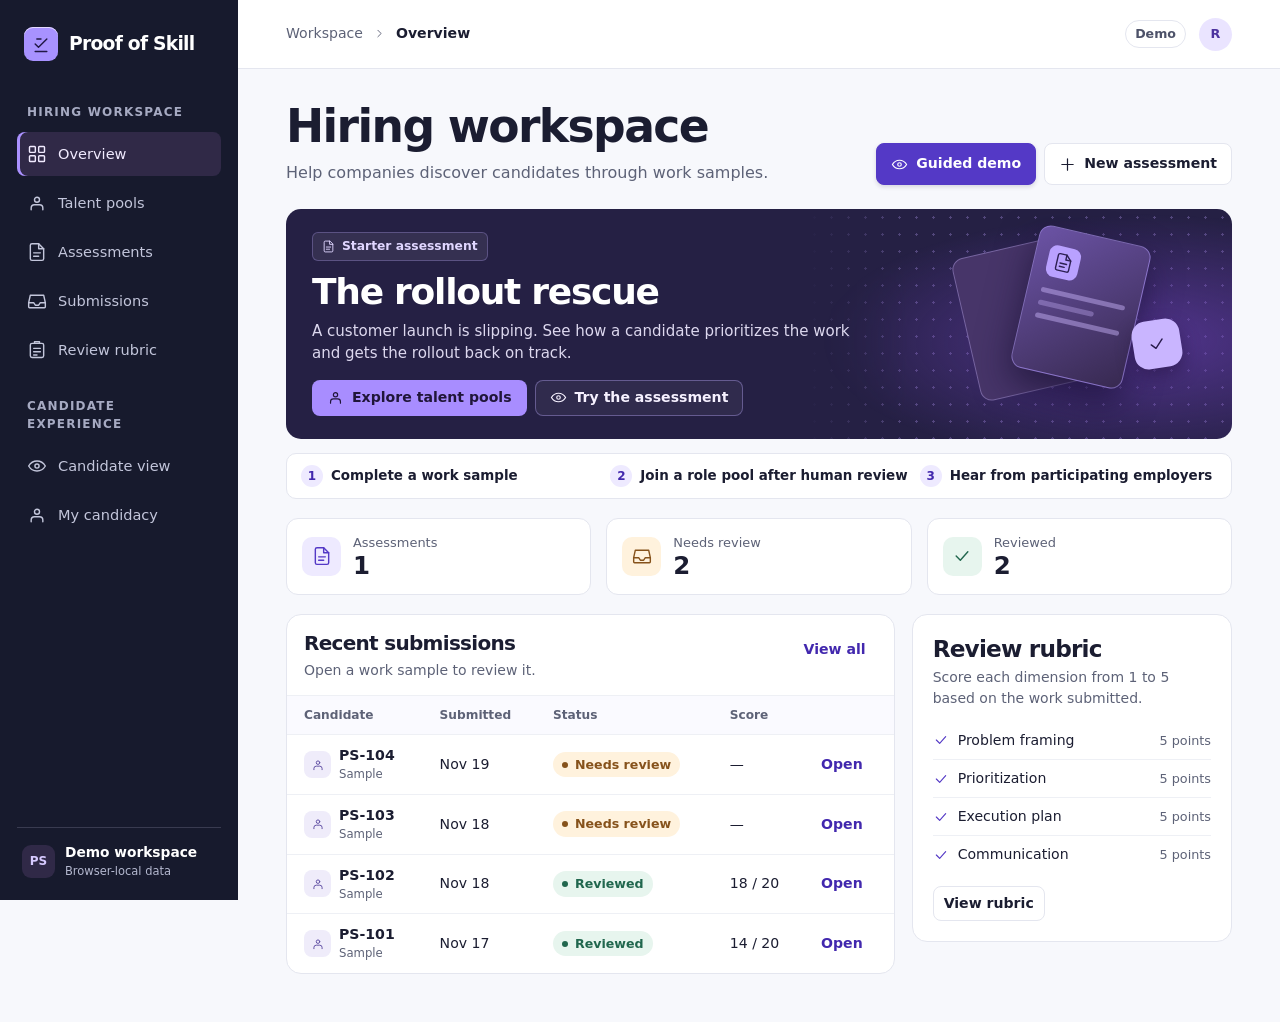
==== index.html @ a113a6d8 "Add files via upload" ====
<!doctype html>
<html lang="en">
<head>
  <meta charset="utf-8">
  <meta name="viewport" content="width=device-width, initial-scale=1">
  <meta name="description" content="Practical work samples and structured human review for skills-first hiring.">
  <meta name="theme-color" content="#171a2d">
  <title>Proof of Skill</title>
  <link rel="stylesheet" href="style.css">
  <script defer src="app.js"></script>
</head>
<body>
  <a class="skip" href="#main">Skip to content</a>
  <div id="app"></div>
  <div id="status" class="toast" role="status" aria-live="polite"></div>
  <noscript>This workspace requires JavaScript.</noscript>
</body>
</html>
---- style.css ----
:root {
  color-scheme: light;
  --canvas:#f7f8fc; --white:#fff; --ink:#1b1d31; --muted:#5d6277; --line:#e4e6ef;
  --violet:#5439c6; --violet-dark:#4228ae; --violet-soft:#eeeaff; --sidebar:#171a2d;
  --green:#21674e; --green-bg:#e7f5ee; --amber:#86521b; --amber-bg:#fff2dd;
  --radius:15px;
  font:16px/1.5 "Inter","Segoe UI",system-ui,sans-serif;
}
*,*::before,*::after {box-sizing:border-box}
body {margin:0;background:var(--canvas);color:var(--ink)}
button,input,textarea,select {font:inherit}
button {cursor:pointer}
button:disabled {cursor:default;opacity:.54}
button, a, input, select, textarea, summary {outline-offset:4px}
:focus-visible {outline:2px solid #7755f3}
a {color:var(--violet-dark)}
h1,h2,h3,p {margin:0}
h1,h2,h3 {line-height:1.19;letter-spacing:-.035em}
h1 {font-size:clamp(2rem,4.8vw,2.85rem);font-weight:740}
h2 {font-size:1.45rem;font-weight:710}
h3 {font-size:1.1rem}
svg {width:20px;height:20px;flex:none;vertical-align:middle}
.skip {position:fixed;left:12px;top:12px;transform:translateY(-200%);padding:8px 12px;background:#fff;z-index:9;border-radius:5px}
.skip:focus {transform:none}
.shell {min-height:100vh;display:grid;grid-template-columns:238px minmax(0,1fr)}
.sidebar {position:sticky;top:0;height:100dvh;display:flex;flex-direction:column;padding:27px 17px 20px;background:var(--sidebar);color:#c3c6db}
.brand {display:flex;align-items:center;gap:11px;padding:0 7px;color:#fff;font-weight:760;font-size:1.17rem;letter-spacing:-.04em}
.logo {width:34px;height:34px;display:grid;place-items:center;border-radius:9px;background:#a892ff;color:#211844;box-shadow:inset 0 1px 0 #e3d9ff}
.sidebar nav {margin-top:42px;display:grid;gap:5px}
.nav-label {font-size:.75rem;letter-spacing:.10em;text-transform:uppercase;font-weight:700;padding:0 10px 6px;color:#a6aac2}
.nav-label.secondary {margin-top:20px}
.nav-btn {border:none;background:transparent;color:#c3c6db;text-align:left;display:flex;align-items:center;gap:11px;padding:10px;border-radius:8px;min-height:44px;font-size:.91rem}
.nav-btn:hover,.nav-btn[aria-current=page] {background:#302947;color:#f1ebff}
.nav-btn[aria-current=page] {box-shadow:inset 3px 0 #aa91ff}
.sidebar-footer {margin-top:auto;display:flex;gap:10px;align-items:center;padding:15px 5px 0;border-top:1px solid #393b50;font-size:.86rem;line-height:1.35}
.sidebar-footer strong {display:block;color:#fff;font-weight:650}
.sidebar-footer small {color:#b4b8cf}
.workspace-mark {background:#302947;color:#d7caff;width:33px;height:33px;display:grid;place-items:center;border-radius:9px;font-size:.75rem;font-weight:750}
.topbar {min-height:69px;background:white;border-bottom:1px solid var(--line);display:flex;justify-content:space-between;align-items:center;padding:10px clamp(19px,4vw,48px);gap:12px}
.crumb {display:flex;align-items:center;gap:10px;font-size:.88rem;color:var(--muted)}
.crumb strong {color:var(--ink);font-weight:650}
.crumb svg {width:13px;height:13px}
.topbar-end {display:flex;align-items:center;gap:13px}
.status-pill,.pill {display:inline-flex;gap:7px;align-items:center;padding:4px 9px;border-radius:30px;font-size:.79rem;font-weight:660;line-height:1.4;white-space:nowrap}
.status-pill {color:#4d5269;border:1px solid var(--line)}
.avatar {height:33px;width:33px;border-radius:50%;display:grid;place-items:center;background:#eae4ff;color:#4c329f;font-weight:760;font-size:.8rem}
.page {max-width:1470px;margin:0 auto;padding:31px clamp(19px,4vw,48px) 48px}
.page-head {display:flex;justify-content:space-between;align-items:flex-end;gap:14px;margin-bottom:24px}
.page-head p {margin-top:7px;color:var(--muted)}
.btn {display:inline-flex;justify-content:center;align-items:center;gap:8px;min-height:42px;border-radius:8px;border:1px solid var(--line);background:white;padding:8px 14px;color:var(--ink);font-size:.88rem;font-weight:670;text-decoration:none;line-height:1.25}
.btn svg {width:17px;height:17px}
.btn:hover {background:#f3f1fc;border-color:#d5cef0}
.btn.primary {color:white;background:var(--violet);border-color:var(--violet);box-shadow:0 2px 4px #21134626}
.btn.primary:hover {background:var(--violet-dark)}
.btn.small {min-height:35px;padding:6px 10px}
.btn.text {border-color:transparent;color:var(--violet-dark);background:transparent}
.btn.text:hover {background:var(--violet-soft)}
.actions {display:flex;gap:8px;flex-wrap:wrap;align-items:center}
.hero {position:relative;isolation:isolate;display:grid;grid-template-columns:minmax(0,1fr) 31%;min-height:209px;background:#252044;border-radius:var(--radius);overflow:hidden;color:#fff}
.hero-copy {padding:23px 26px;z-index:1}
.hero-tag {display:inline-flex;align-items:center;gap:7px;color:#e0d6ff;background:#ffffff13;border:1px solid #aa97e853;padding:4px 9px;border-radius:6px;font-size:.77rem;font-weight:650}
.hero-tag svg {width:13px;height:13px}
.hero h2 {font-size:clamp(1.55rem,3.3vw,2.25rem);margin:10px 0 6px}
.hero p {color:#ddd8ef;max-width:560px;font-size:.94rem}
.hero .actions {margin-top:15px}
.hero .btn {min-height:36px}
.hero .btn.light {background:#a88dff;color:#201639;border-color:transparent}
.hero .btn.light:hover {background:#cab7ff}
.hero .btn.ghost {background:#ffffff0d;color:#f6f1ff;border-color:#bba9fb62}
.hero .btn.ghost:hover {background:#ffffff25}
.hero-art {position:absolute;inset:0 0 0 auto;width:45%;background:radial-gradient(ellipse at 78% 57%,#6f42bca0,transparent 68%),radial-gradient(circle,#b197ed55 1px,transparent 1.2px) 0 0/17px 17px;mask-image:linear-gradient(to right,transparent,#000 24%)}
.sheet {position:absolute;top:25px;right:22%;width:114px;height:146px;border-radius:12px;border:1px solid #a994ed90;background:linear-gradient(140deg,#6b53a5,#372950);box-shadow:0 15px 35px #140c2e9c;transform:rotate(13deg);padding:17px 13px}
.sheet.back {right:36%;top:37px;transform:rotate(-13deg);border-color:#b3a1e570;background:#473569;box-shadow:none}
.sheet .glyph {display:grid;place-items:center;width:32px;height:32px;background:#b9a1ff;color:#2d2052;border-radius:8px;margin-bottom:12px}
.sheet i {display:block;width:100%;height:5px;border-radius:7px;background:#c4b0f57a;margin:8px 0}
.sheet i:nth-of-type(even) {width:66%;background:#c4b0f55c}
.sheet-check {position:absolute;top:111px;right:12%;z-index:2;width:48px;height:48px;display:grid;place-items:center;color:#281b4b;background:#c9b5ff;border-radius:14px;transform:rotate(-9deg);box-shadow:0 8px 18px #1c103573}
.stats {display:grid;grid-template-columns:repeat(3,minmax(0,1fr));gap:15px;margin:19px 0}
.stat {background:white;border:1px solid var(--line);border-radius:12px;display:grid;grid-template-columns:auto 1fr;gap:12px;align-items:center;padding:14px 15px}
.tile-icon {width:39px;height:39px;display:grid;place-items:center;border-radius:10px;background:var(--violet-soft);color:var(--violet)}
.tile-icon.amber {color:var(--amber);background:var(--amber-bg)}
.tile-icon.green {color:var(--green);background:var(--green-bg)}
.stat small {display:block;color:var(--muted);font-size:.81rem}
.stat strong {display:block;font-size:1.53rem;letter-spacing:-.05em;line-height:1.15}
.columns {display:grid;grid-template-columns:minmax(0,1.9fr) minmax(250px,1fr);gap:17px;align-items:start}
.panel {background:white;border:1px solid var(--line);border-radius:var(--radius);min-width:0}
.panel-pad {padding:20px}
.panel-head {display:flex;justify-content:space-between;align-items:flex-start;gap:10px;padding:17px 17px 14px}
.panel-head h2 {font-size:1.25rem}
.panel-head p,.subtle {color:var(--muted);font-size:.875rem;margin-top:4px}
.table-wrap {overflow:auto}
table {border-collapse:collapse;width:100%;text-align:left;font-size:.88rem;white-space:nowrap}
th,td {padding:10px 14px;border-top:1px solid #eef0f5}
th {font-size:.76rem;color:var(--muted);font-weight:690;background:#fafaff}
td:first-child,th:first-child {padding-left:17px}
td:last-child,th:last-child {padding-right:17px}
td a,td button.link {font-weight:690}
.row-label {display:flex;gap:8px;align-items:center}
.tiny-mark {width:27px;height:27px;display:inline-grid;place-items:center;border-radius:8px;color:#6250a4;background:#efecfa}
.tiny-mark svg {width:14px;height:14px}
.pill.pending {color:var(--amber);background:var(--amber-bg)}
.pill.reviewed {color:var(--green);background:var(--green-bg)}
.pill.neutral {background:var(--violet-soft);color:var(--violet-dark)}
.dot {width:6px;height:6px;border-radius:50%;background:currentColor}
.link {border:0;background:none;padding:3px;color:var(--violet-dark);font:inherit;text-align:left}
.link:hover {text-decoration:underline}
.rubric-list {list-style:none;margin:13px 0;padding:0}
.rubric-list li {display:flex;gap:9px;align-items:center;border-bottom:1px solid #eef0f5;padding:8px 0;font-size:.88rem}
.rubric-list li:last-child {border-bottom:none}
.rubric-list svg {width:16px;height:16px;color:var(--violet)}
.rubric-list span {margin-left:auto;font-size:.8rem;color:var(--muted);white-space:nowrap}
.flow {display:grid;gap:16px}
.cards {display:grid;grid-template-columns:repeat(auto-fit,minmax(min(280px,100%),1fr));gap:16px}
.assessment-card {display:grid;gap:12px;align-content:start}
.assessment-card p,.text-block {white-space:pre-wrap;overflow-wrap:anywhere}
.form {display:grid;gap:16px}
.field {display:grid;gap:6px}
.field label,legend {font-size:.92rem;font-weight:690}
.field small {color:var(--muted);font-size:.82rem}
input,select,textarea {border:1px solid #c9ccdc;border-radius:8px;background:#fff;color:var(--ink);padding:9px 10px;width:100%;min-width:0}
select {appearance:none;padding-right:35px;background:#fff linear-gradient(45deg,transparent 49%,#535873 51%) right 17px center/6px 6px no-repeat}
textarea {min-height:94px;resize:vertical}
.form-row {display:grid;grid-template-columns:1.5fr 1fr;gap:12px}
.error {color:#913031;background:#fff1f0;border:1px solid #fad9d7;border-radius:8px;padding:9px 12px;font-size:.88rem}
.notice {color:#494167;background:#f2efff;border:1px solid #e2dafc;border-radius:9px;padding:10px 12px;font-size:.88rem;overflow-wrap:anywhere}
.empty {padding:20px;color:var(--muted)}
.reading {max-width:850px}
form fieldset {margin:0;border:1px solid var(--line);border-radius:10px;padding:12px;display:grid;gap:8px;min-width:0}
.scale {display:flex;flex-wrap:wrap;gap:6px}
.scale label {position:relative;cursor:pointer}
.scale input {position:absolute;opacity:0;width:1px;height:1px}
.scale span {display:grid;place-items:center;width:37px;height:35px;border:1px solid #d4d1e4;border-radius:7px}
.scale input:checked + span {background:var(--violet);color:#fff;border-color:var(--violet)}
.scale input:focus-visible + span {outline:2px solid var(--violet);outline-offset:3px}
.response-block + .response-block {margin-top:16px;padding-top:15px;border-top:1px solid var(--line)}
.response-block p {margin-top:6px;color:#41465b}
.filter {display:flex;gap:7px;flex-wrap:wrap;padding:0 16px 13px}
.filter button[aria-pressed=true] {background:var(--violet-soft);color:var(--violet-dark);border-color:#dcd2ff}
.score-total {font-size:1.15rem;font-weight:740}
.invited-shell .page {max-width:930px}
.toast {position:fixed;right:18px;bottom:20px;z-index:8;max-width:min(390px,calc(100% - 36px));padding:10px 14px;border-radius:9px;background:var(--sidebar);color:#fff;box-shadow:0 5px 16px #19162837;font-size:.89rem}
.toast:empty {display:none}
[hidden] {display:none!important}
@media (max-width:1100px) {
  .shell {grid-template-columns:190px minmax(0,1fr)}
  .columns {grid-template-columns:minmax(0,1fr)}
}
@media (max-width:700px) {
  .shell {display:block}
  .sidebar {position:static;height:auto;padding:13px 14px 9px;gap:7px}
  .sidebar nav {margin-top:0;display:flex;flex-wrap:wrap;gap:2px 5px}
  .nav-label,.sidebar-footer {display:none}
  .nav-btn {padding:6px 8px;gap:5px;min-height:34px;font-size:.8rem}
  .nav-btn svg {width:15px;height:15px}
  .topbar {min-height:48px}
  .page {padding-top:23px}
  .hero {display:block}
  .hero-copy {position:relative;padding:19px}
  .hero-art {opacity:.35;width:34%}
  .hero h2,.hero p {max-width:96%}
  .sheet,.sheet-check {display:none}
  .page-head {align-items:flex-start;flex-wrap:wrap}
  .stats {gap:7px;margin:14px 0}
  .stat {padding:8px;gap:6px;grid-template-columns:1fr}
  .tile-icon {width:29px;height:29px}
  .tile-icon svg {width:16px;height:16px}
  .stat small {font-size:.76rem}
  .stat strong {font-size:1.26rem}
  .form-row {grid-template-columns:1fr}
}
.visually-hidden {position:absolute;width:1px;height:1px;padding:0;margin:-1px;overflow:hidden;clip-path:inset(50%);white-space:nowrap}
.sample {font-size:.73rem;margin-top:0}
.link-note,.scale-card {margin-top:16px}
.brief-detail {margin:12px 0 17px;border:1px solid var(--line);border-radius:8px;padding:8px 11px}
.brief-detail summary {cursor:pointer;font-size:.88rem;font-weight:650;color:var(--violet-dark)}
.brief-detail p {margin-top:8px;font-size:.9rem}
@media (min-width:1101px) {.review-columns {grid-template-columns:minmax(0,1.45fr) minmax(320px,1fr)}}
.invited-shell .topbar strong {letter-spacing:-.04em}
.hiring-steps {
  counter-reset: hiring-step;
  display:grid;
  grid-template-columns:repeat(3,minmax(0,1fr));
  gap:12px;
  list-style:none;
  margin:14px 0 0;
  padding:11px 14px;
  border:1px solid var(--line);
  border-radius:10px;
  background:var(--white);
}
.hiring-steps li {
  counter-increment:hiring-step;
  display:flex;
  align-items:center;
  gap:8px;
  font-size:.84rem;
  font-weight:630;
}
.hiring-steps li::before {
  content:counter(hiring-step);
  display:grid;
  place-items:center;
  flex:none;
  width:22px;
  height:22px;
  border-radius:50%;
  background:var(--violet-soft);
  color:var(--violet-dark);
  font-size:.75rem;
  font-weight:720;
}
@media (max-width:700px) {
  .hiring-steps {grid-template-columns:1fr;gap:8px}
}
.hiring-steps li::before {content:counter(hiring-step) / ""}
.pool-card-head {display:flex;justify-content:space-between;align-items:flex-start;gap:12px}
.pool-evidence {margin:0}
.pool-evidence .response-block {margin:10px 0}
.pool-evidence h3 .subtle {margin-left:4px;font-weight:600}
.consent {
  display:flex;
  align-items:flex-start;
  gap:10px;
  padding:12px;
  border:1px solid var(--line);
  border-radius:9px;
  font-size:.91rem;
}
.consent input {width:18px;height:18px;flex:none;margin:3px 0 0;accent-color:var(--violet)}
.consent small {display:block;color:var(--muted);font-size:.85rem;margin-top:2px}
.consent.compact {padding:0;border:none;font-size:.85rem}
.request-form {display:grid;grid-template-columns:minmax(0,1fr) auto;align-items:end;gap:9px}
.request-form .error {grid-column:1/-1}
.employer-list,.request-list {margin:0}
.employer-list li,.request-list li {flex-wrap:wrap}
.request-list li {justify-content:space-between}
@media (max-width:550px) {
  .request-form {grid-template-columns:1fr}
}
.inline-definition {color:var(--muted);font-size:.91em}
dfn {font-style:normal;font-weight:690}
.glossary {margin:0;background:#faf9ff}
.glossary dl {display:grid;gap:9px;margin:9px 0 3px;font-size:.9rem;overflow-wrap:anywhere}
.glossary dl div {display:grid;grid-template-columns:minmax(105px,1fr) 3fr;gap:6px 14px}
.glossary dt {font-weight:690}
.glossary dd {margin:0;color:var(--muted)}
@media (max-width:550px) {.glossary dl div {grid-template-columns:1fr;gap:1px}}
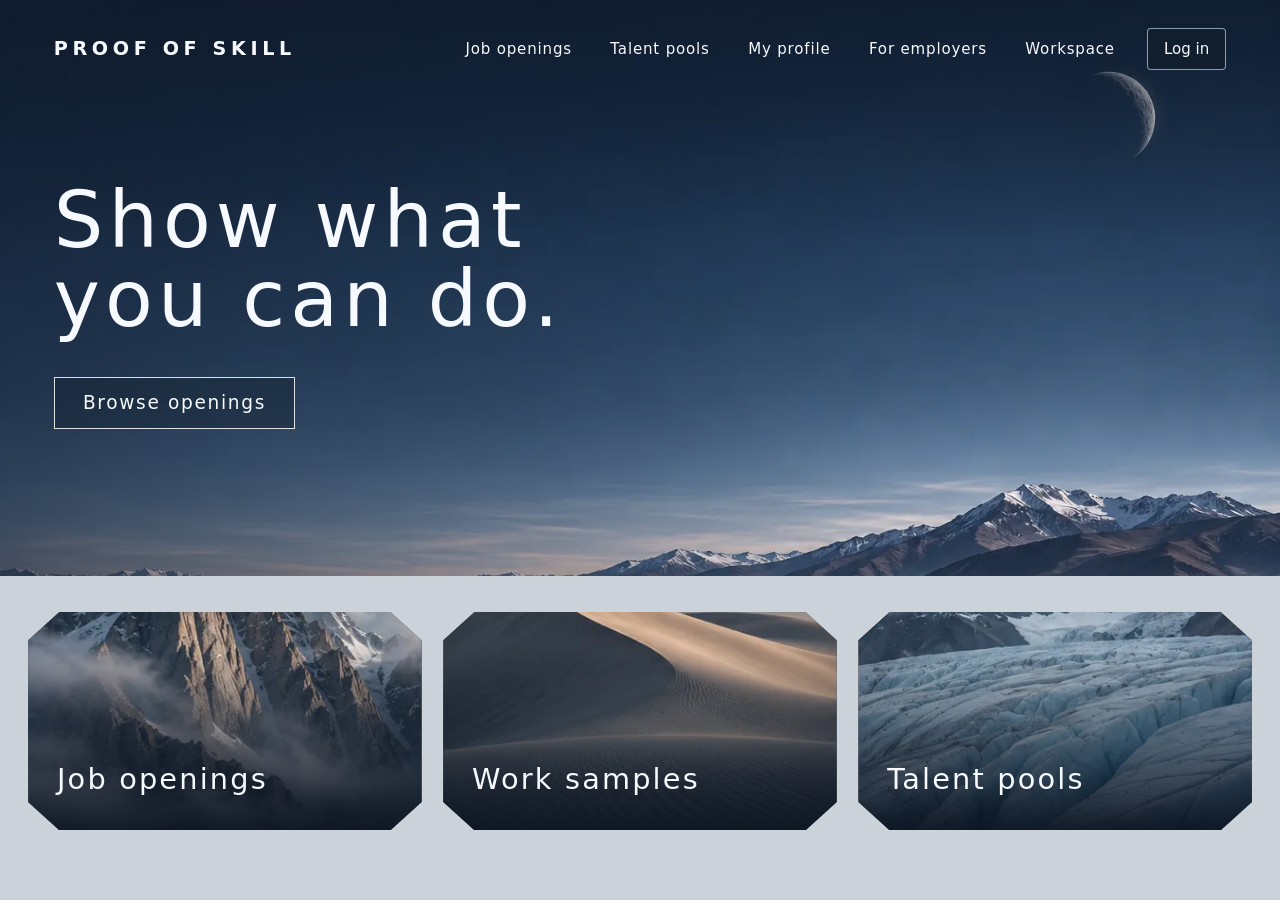
==== commit 47353f9b: "Update Proof of Skill with the Northline hiring workflow" ====
--- a/index.html
+++ b/index.html
@@ -4,14 +4,25 @@
   <meta charset="utf-8">
   <meta name="viewport" content="width=device-width, initial-scale=1">
   <meta name="description" content="Practical work samples and structured human review for skills-first hiring.">
-  <meta name="theme-color" content="#171a2d">
+  <meta name="theme-color" content="#0d1624">
   <title>Proof of Skill</title>
   <link rel="stylesheet" href="style.css">
+  <script defer src="candidate-auth-config.js"></script>
+  <script defer src="candidate-auth.js"></script>
+  <script defer src="candidate-idle.js"></script>
+  <script defer src="teams.js"></script>
+  <script defer src="employer-demo.js"></script>
+  <script defer src="northline-demo.js"></script>
   <script defer src="app.js"></script>
 </head>
 <body>
   <a class="skip" href="#main">Skip to content</a>
   <div id="app"></div>
+  <aside class="session-warning panel panel-pad flow" id="session-warning" aria-labelledby="session-warning-heading" hidden>
+    <h2 id="session-warning-heading">Still working?</h2>
+    <p id="session-warning-message" role="status"></p>
+    <div class="actions"><button class="btn primary" type="button">Stay signed in</button></div>
+  </aside>
   <div id="status" class="toast" role="status" aria-live="polite"></div>
   <noscript>This workspace requires JavaScript.</noscript>
 </body>
--- a/style.css
+++ b/style.css
@@ -1,9 +1,11 @@
 :root {
-  color-scheme: light;
-  --canvas:#f7f8fc; --white:#fff; --ink:#1b1d31; --muted:#5d6277; --line:#e4e6ef;
-  --violet:#5439c6; --violet-dark:#4228ae; --violet-soft:#eeeaff; --sidebar:#171a2d;
-  --green:#21674e; --green-bg:#e7f5ee; --amber:#86521b; --amber-bg:#fff2dd;
-  --radius:15px;
+  color-scheme: dark;
+  --canvas:#0d1624; --surface:#142236; --raised:#1d3047; --control:#101c2d;
+  --ink:#f6f9fd; --muted:#b5c6d8; --line:#344b63; --edge:#637e9a;
+  --accent:#c8def0; --accent-hover:#ecf5ff; --accent-text:#101e30; --sidebar:#0f1b2b;
+  --green:#b7dec8; --green-bg:#213129; --amber:#efd1a4; --amber-bg:#33291d;
+  --mono:"IBM Plex Mono",ui-monospace,"SFMono-Regular",Consolas,monospace;
+  --radius:8px;
   font:16px/1.5 "Inter","Segoe UI",system-ui,sans-serif;
 }
 *,*::before,*::after {box-sizing:border-box}
@@ -12,102 +14,112 @@
 button {cursor:pointer}
 button:disabled {cursor:default;opacity:.54}
 button, a, input, select, textarea, summary {outline-offset:4px}
-:focus-visible {outline:2px solid #7755f3}
-a {color:var(--violet-dark)}
+:focus-visible {outline:2px solid var(--accent-hover)}
+a {color:var(--accent)}
 h1,h2,h3,p {margin:0}
 h1,h2,h3 {line-height:1.19;letter-spacing:-.035em}
 h1 {font-size:clamp(2rem,4.8vw,2.85rem);font-weight:740}
 h2 {font-size:1.45rem;font-weight:710}
 h3 {font-size:1.1rem}
 svg {width:20px;height:20px;flex:none;vertical-align:middle}
-.skip {position:fixed;left:12px;top:12px;transform:translateY(-200%);padding:8px 12px;background:#fff;z-index:9;border-radius:5px}
+.skip {position:fixed;left:12px;top:12px;transform:translateY(-200%);padding:8px 12px;background:var(--surface);z-index:9;border-radius:5px}
 .skip:focus {transform:none}
-.shell {min-height:100vh;display:grid;grid-template-columns:238px minmax(0,1fr)}
-.sidebar {position:sticky;top:0;height:100dvh;display:flex;flex-direction:column;padding:27px 17px 20px;background:var(--sidebar);color:#c3c6db}
-.brand {display:flex;align-items:center;gap:11px;padding:0 7px;color:#fff;font-weight:760;font-size:1.17rem;letter-spacing:-.04em}
-.logo {width:34px;height:34px;display:grid;place-items:center;border-radius:9px;background:#a892ff;color:#211844;box-shadow:inset 0 1px 0 #e3d9ff}
-.sidebar nav {margin-top:42px;display:grid;gap:5px}
-.nav-label {font-size:.75rem;letter-spacing:.10em;text-transform:uppercase;font-weight:700;padding:0 10px 6px;color:#a6aac2}
-.nav-label.secondary {margin-top:20px}
-.nav-btn {border:none;background:transparent;color:#c3c6db;text-align:left;display:flex;align-items:center;gap:11px;padding:10px;border-radius:8px;min-height:44px;font-size:.91rem}
-.nav-btn:hover,.nav-btn[aria-current=page] {background:#302947;color:#f1ebff}
-.nav-btn[aria-current=page] {box-shadow:inset 3px 0 #aa91ff}
-.sidebar-footer {margin-top:auto;display:flex;gap:10px;align-items:center;padding:15px 5px 0;border-top:1px solid #393b50;font-size:.86rem;line-height:1.35}
+.shell,.invited-shell {min-height:100vh;background:radial-gradient(ellipse at top right,#1c3049 0%,transparent 65%) 0 0 / 100% 460px no-repeat,var(--canvas)}
+.shell {display:grid;grid-template-columns:238px minmax(0,1fr)}
+.sidebar {position:sticky;top:0;height:100dvh;overflow-y:auto;display:flex;flex-direction:column;gap:24px;padding:24px 17px 20px;border-right:1px solid var(--line);background:linear-gradient(180deg,#172841,var(--sidebar) 45%);color:var(--muted)}
+.brand {display:flex;align-items:center;gap:10px;padding:0 4px;color:var(--ink);font-size:.9rem;font-weight:570;text-transform:uppercase;letter-spacing:.15em}
+.logo {width:34px;height:34px;flex:none;display:grid;place-items:center;border-radius:4px;border:1px solid var(--edge);background:#15253b;color:var(--accent)}
+.sidebar nav {display:grid;gap:5px}
+.nav-label {font-family:var(--mono);font-size:.75rem;letter-spacing:.10em;text-transform:uppercase;font-weight:700;padding:0 10px 6px;color:var(--muted)}
+.nav-label.secondary {margin-top:15px}
+.nav-btn {border:1px solid transparent;background:transparent;color:var(--muted);text-align:left;display:flex;align-items:center;gap:11px;padding:10px;border-radius:5px;min-height:43px;font-size:.91rem}
+.nav-btn:hover,.nav-btn[aria-current=page] {background:var(--raised);color:var(--ink)}
+.nav-btn[aria-current=page] {border-color:var(--edge);box-shadow:inset 2px 0 var(--accent)}
+.sidebar-footer {margin-top:auto;display:flex;gap:10px;align-items:center;padding:15px 5px 0;border-top:1px solid var(--line);font-size:.86rem;line-height:1.35}
 .sidebar-footer strong {display:block;color:#fff;font-weight:650}
-.sidebar-footer small {color:#b4b8cf}
-.workspace-mark {background:#302947;color:#d7caff;width:33px;height:33px;display:grid;place-items:center;border-radius:9px;font-size:.75rem;font-weight:750}
-.topbar {min-height:69px;background:white;border-bottom:1px solid var(--line);display:flex;justify-content:space-between;align-items:center;padding:10px clamp(19px,4vw,48px);gap:12px}
+.sidebar-footer small {color:var(--muted)}
+.workspace-mark {background:var(--raised);color:var(--accent);width:33px;height:33px;display:grid;place-items:center;border-radius:9px;font-size:.75rem;font-weight:750}
+.topbar {min-height:60px;background:#101c2dd9;border-bottom:1px solid var(--line);display:flex;justify-content:space-between;align-items:center;padding:10px clamp(19px,4vw,48px);gap:12px}
 .crumb {display:flex;align-items:center;gap:10px;font-size:.88rem;color:var(--muted)}
 .crumb strong {color:var(--ink);font-weight:650}
 .crumb svg {width:13px;height:13px}
 .topbar-end {display:flex;align-items:center;gap:13px}
 .status-pill,.pill {display:inline-flex;gap:7px;align-items:center;padding:4px 9px;border-radius:30px;font-size:.79rem;font-weight:660;line-height:1.4;white-space:nowrap}
-.status-pill {color:#4d5269;border:1px solid var(--line)}
-.avatar {height:33px;width:33px;border-radius:50%;display:grid;place-items:center;background:#eae4ff;color:#4c329f;font-weight:760;font-size:.8rem}
+.status-pill {color:var(--muted);border:1px solid var(--line)}
+.avatar {height:33px;width:33px;border-radius:50%;display:grid;place-items:center;background:var(--raised);color:var(--accent);font-weight:760;font-size:.8rem}
 .page {max-width:1470px;margin:0 auto;padding:31px clamp(19px,4vw,48px) 48px}
-.page-head {display:flex;justify-content:space-between;align-items:flex-end;gap:14px;margin-bottom:24px}
+.page-head {
+  position:relative;isolation:isolate;overflow:hidden;display:flex;justify-content:space-between;align-items:flex-end;gap:16px 24px;
+  min-height:158px;padding:clamp(18px,3.2vw,31px);margin-bottom:24px;
+  background:linear-gradient(112deg,#13233a,#203854);border:1px solid var(--line);border-radius:var(--radius);
+}
+.shell:not([data-page="overview"]) .page-head::before {
+  content:"";position:absolute;z-index:-1;inset:0 0 0 auto;width:min(100%,430px);
+  mask-image:linear-gradient(90deg,transparent,#000 44%);
+  background:
+    linear-gradient(0deg,#142239c4,transparent 72%),
+    url("blue-hour.webp") right 26% / auto 170% no-repeat;
+}
+.shell[data-page="overview"] .page-head {min-height:0;padding:0;background:none;border:0}
+.page-head h1 {font-size:clamp(1.95rem,4.3vw,3.1rem);font-weight:380;letter-spacing:.025em;text-wrap:balance}
 .page-head p {margin-top:7px;color:var(--muted)}
-.btn {display:inline-flex;justify-content:center;align-items:center;gap:8px;min-height:42px;border-radius:8px;border:1px solid var(--line);background:white;padding:8px 14px;color:var(--ink);font-size:.88rem;font-weight:670;text-decoration:none;line-height:1.25}
+.btn {display:inline-flex;justify-content:center;align-items:center;gap:8px;min-height:42px;border-radius:4px;border:1px solid var(--edge);background:var(--control);padding:8px 14px;color:var(--ink);font-size:.9rem;font-weight:650;text-decoration:none;line-height:1.25}
 .btn svg {width:17px;height:17px}
-.btn:hover {background:#f3f1fc;border-color:#d5cef0}
-.btn.primary {color:white;background:var(--violet);border-color:var(--violet);box-shadow:0 2px 4px #21134626}
-.btn.primary:hover {background:var(--violet-dark)}
+.btn:hover {background:var(--raised);border-color:var(--edge)}
+.btn.primary,.hero .btn.light {color:var(--accent-text);background:var(--accent);border-color:var(--accent)}
+.btn.primary:hover,.hero .btn.light:hover {background:var(--accent-hover);border-color:var(--accent-hover)}
 .btn.small {min-height:35px;padding:6px 10px}
-.btn.text {border-color:transparent;color:var(--violet-dark);background:transparent}
-.btn.text:hover {background:var(--violet-soft)}
+.btn.text {border-color:transparent;color:var(--accent);background:transparent}
+.btn.text:hover {background:var(--raised)}
 .actions {display:flex;gap:8px;flex-wrap:wrap;align-items:center}
-.hero {position:relative;isolation:isolate;display:grid;grid-template-columns:minmax(0,1fr) 31%;min-height:209px;background:#252044;border-radius:var(--radius);overflow:hidden;color:#fff}
-.hero-copy {padding:23px 26px;z-index:1}
-.hero-tag {display:inline-flex;align-items:center;gap:7px;color:#e0d6ff;background:#ffffff13;border:1px solid #aa97e853;padding:4px 9px;border-radius:6px;font-size:.77rem;font-weight:650}
-.hero-tag svg {width:13px;height:13px}
-.hero h2 {font-size:clamp(1.55rem,3.3vw,2.25rem);margin:10px 0 6px}
-.hero p {color:#ddd8ef;max-width:560px;font-size:.94rem}
-.hero .actions {margin-top:15px}
-.hero .btn {min-height:36px}
-.hero .btn.light {background:#a88dff;color:#201639;border-color:transparent}
-.hero .btn.light:hover {background:#cab7ff}
-.hero .btn.ghost {background:#ffffff0d;color:#f6f1ff;border-color:#bba9fb62}
-.hero .btn.ghost:hover {background:#ffffff25}
-.hero-art {position:absolute;inset:0 0 0 auto;width:45%;background:radial-gradient(ellipse at 78% 57%,#6f42bca0,transparent 68%),radial-gradient(circle,#b197ed55 1px,transparent 1.2px) 0 0/17px 17px;mask-image:linear-gradient(to right,transparent,#000 24%)}
-.sheet {position:absolute;top:25px;right:22%;width:114px;height:146px;border-radius:12px;border:1px solid #a994ed90;background:linear-gradient(140deg,#6b53a5,#372950);box-shadow:0 15px 35px #140c2e9c;transform:rotate(13deg);padding:17px 13px}
-.sheet.back {right:36%;top:37px;transform:rotate(-13deg);border-color:#b3a1e570;background:#473569;box-shadow:none}
-.sheet .glyph {display:grid;place-items:center;width:32px;height:32px;background:#b9a1ff;color:#2d2052;border-radius:8px;margin-bottom:12px}
-.sheet i {display:block;width:100%;height:5px;border-radius:7px;background:#c4b0f57a;margin:8px 0}
-.sheet i:nth-of-type(even) {width:66%;background:#c4b0f55c}
-.sheet-check {position:absolute;top:111px;right:12%;z-index:2;width:48px;height:48px;display:grid;place-items:center;color:#281b4b;background:#c9b5ff;border-radius:14px;transform:rotate(-9deg);box-shadow:0 8px 18px #1c103573}
+.hero {position:relative;isolation:isolate;display:grid;align-items:center;min-height:270px;background:#13233a;border:1px solid var(--line);border-radius:var(--radius);overflow:hidden}
+.hero-copy {position:relative;z-index:1;padding:clamp(22px,4vw,36px);max-width:min(62%,610px)}
+.hero-tag {display:inline-flex;align-items:center;gap:8px;color:var(--muted);font:650 .76rem/1.4 var(--mono);text-transform:uppercase;letter-spacing:.12em}
+.hero-tag svg {width:14px;height:14px}
+.hero h2 {font-size:clamp(1.7rem,4vw,3.05rem);font-weight:380;letter-spacing:.06em;margin:12px 0 9px;line-height:1.05}
+.hero p {color:var(--muted);max-width:45ch}
+.hero .actions {margin-top:18px}
+.hero-art {
+  position:absolute;inset:0 0 0 auto;width:66%;pointer-events:none;
+  background:linear-gradient(90deg,#13233a 0%,#13233ac9 23%,transparent 70%),
+    linear-gradient(0deg,#13233a88,transparent 55%),
+    url("blue-hour.webp") right 26% / cover no-repeat;
+}
+.hero .btn.ghost {background:#101c2dea}
+.hero .btn.ghost:hover {background:var(--raised)}
 .stats {display:grid;grid-template-columns:repeat(3,minmax(0,1fr));gap:15px;margin:19px 0}
-.stat {background:white;border:1px solid var(--line);border-radius:12px;display:grid;grid-template-columns:auto 1fr;gap:12px;align-items:center;padding:14px 15px}
-.tile-icon {width:39px;height:39px;display:grid;place-items:center;border-radius:10px;background:var(--violet-soft);color:var(--violet)}
+.stat {background:var(--surface);border:1px solid var(--line);border-radius:12px;display:grid;grid-template-columns:auto 1fr;gap:12px;align-items:center;padding:14px 15px}
+.tile-icon {width:39px;height:39px;display:grid;place-items:center;border-radius:10px;background:var(--raised);color:var(--accent)}
 .tile-icon.amber {color:var(--amber);background:var(--amber-bg)}
 .tile-icon.green {color:var(--green);background:var(--green-bg)}
 .stat small {display:block;color:var(--muted);font-size:.81rem}
-.stat strong {display:block;font-size:1.53rem;letter-spacing:-.05em;line-height:1.15}
+.stat strong {display:block;font-family:var(--mono);font-size:1.53rem;letter-spacing:-.05em;line-height:1.15}
 .columns {display:grid;grid-template-columns:minmax(0,1.9fr) minmax(250px,1fr);gap:17px;align-items:start}
-.panel {background:white;border:1px solid var(--line);border-radius:var(--radius);min-width:0}
+.panel {background:var(--surface);border:1px solid var(--line);border-radius:var(--radius);min-width:0}
 .panel-pad {padding:20px}
 .panel-head {display:flex;justify-content:space-between;align-items:flex-start;gap:10px;padding:17px 17px 14px}
 .panel-head h2 {font-size:1.25rem}
 .panel-head p,.subtle {color:var(--muted);font-size:.875rem;margin-top:4px}
 .table-wrap {overflow:auto}
 table {border-collapse:collapse;width:100%;text-align:left;font-size:.88rem;white-space:nowrap}
-th,td {padding:10px 14px;border-top:1px solid #eef0f5}
-th {font-size:.76rem;color:var(--muted);font-weight:690;background:#fafaff}
+th,td {padding:10px 14px;border-top:1px solid var(--line)}
+th {font-family:var(--mono);font-size:.78rem;color:var(--muted);font-weight:690;background:var(--raised)}
 td:first-child,th:first-child {padding-left:17px}
 td:last-child,th:last-child {padding-right:17px}
 td a,td button.link {font-weight:690}
 .row-label {display:flex;gap:8px;align-items:center}
-.tiny-mark {width:27px;height:27px;display:inline-grid;place-items:center;border-radius:8px;color:#6250a4;background:#efecfa}
+.tiny-mark {width:27px;height:27px;display:inline-grid;place-items:center;border-radius:8px;color:var(--accent);background:var(--raised)}
 .tiny-mark svg {width:14px;height:14px}
 .pill.pending {color:var(--amber);background:var(--amber-bg)}
 .pill.reviewed {color:var(--green);background:var(--green-bg)}
-.pill.neutral {background:var(--violet-soft);color:var(--violet-dark)}
+.pill.neutral {background:var(--raised);color:var(--accent)}
 .dot {width:6px;height:6px;border-radius:50%;background:currentColor}
-.link {border:0;background:none;padding:3px;color:var(--violet-dark);font:inherit;text-align:left}
+.link {border:0;background:none;padding:3px;color:var(--accent);font:inherit;text-align:left}
 .link:hover {text-decoration:underline}
 .rubric-list {list-style:none;margin:13px 0;padding:0}
-.rubric-list li {display:flex;gap:9px;align-items:center;border-bottom:1px solid #eef0f5;padding:8px 0;font-size:.88rem}
+.rubric-list li {display:flex;gap:9px;align-items:center;border-bottom:1px solid var(--line);padding:8px 0;font-size:.88rem}
 .rubric-list li:last-child {border-bottom:none}
-.rubric-list svg {width:16px;height:16px;color:var(--violet)}
+.rubric-list svg {width:16px;height:16px;color:var(--accent)}
 .rubric-list span {margin-left:auto;font-size:.8rem;color:var(--muted);white-space:nowrap}
 .flow {display:grid;gap:16px}
 .cards {display:grid;grid-template-columns:repeat(auto-fit,minmax(min(280px,100%),1fr));gap:16px}
@@ -117,29 +129,30 @@
 .field {display:grid;gap:6px}
 .field label,legend {font-size:.92rem;font-weight:690}
 .field small {color:var(--muted);font-size:.82rem}
-input,select,textarea {border:1px solid #c9ccdc;border-radius:8px;background:#fff;color:var(--ink);padding:9px 10px;width:100%;min-width:0}
-select {appearance:none;padding-right:35px;background:#fff linear-gradient(45deg,transparent 49%,#535873 51%) right 17px center/6px 6px no-repeat}
+input,select,textarea {border:1px solid var(--edge);border-radius:5px;background:var(--control);color:var(--ink);padding:9px 10px;width:100%;min-width:0}
+select {appearance:none;padding-right:35px;background:linear-gradient(45deg,transparent 49%,var(--muted) 51%) right 17px center/5px 5px no-repeat,linear-gradient(135deg,var(--muted) 49%,transparent 51%) right 12px center/5px 5px no-repeat,var(--control)}
 textarea {min-height:94px;resize:vertical}
 .form-row {display:grid;grid-template-columns:1.5fr 1fr;gap:12px}
-.error {color:#913031;background:#fff1f0;border:1px solid #fad9d7;border-radius:8px;padding:9px 12px;font-size:.88rem}
-.notice {color:#494167;background:#f2efff;border:1px solid #e2dafc;border-radius:9px;padding:10px 12px;font-size:.88rem;overflow-wrap:anywhere}
+.error {color:#f2c2c2;background:#332123;border:1px solid #795153;border-radius:8px;padding:9px 12px;font-size:.88rem}
+.notice {color:var(--ink);background:var(--raised);border:1px solid var(--line);border-radius:9px;padding:10px 12px;font-size:.88rem;overflow-wrap:anywhere}
 .empty {padding:20px;color:var(--muted)}
 .reading {max-width:850px}
 form fieldset {margin:0;border:1px solid var(--line);border-radius:10px;padding:12px;display:grid;gap:8px;min-width:0}
 .scale {display:flex;flex-wrap:wrap;gap:6px}
 .scale label {position:relative;cursor:pointer}
 .scale input {position:absolute;opacity:0;width:1px;height:1px}
-.scale span {display:grid;place-items:center;width:37px;height:35px;border:1px solid #d4d1e4;border-radius:7px}
-.scale input:checked + span {background:var(--violet);color:#fff;border-color:var(--violet)}
-.scale input:focus-visible + span {outline:2px solid var(--violet);outline-offset:3px}
+.scale span {display:grid;place-items:center;width:37px;height:35px;border:1px solid var(--edge);border-radius:7px}
+.scale input:checked + span {background:var(--accent);color:var(--accent-text);border-color:var(--accent)}
+.scale input:focus-visible + span {outline:2px solid var(--accent);outline-offset:3px}
 .response-block + .response-block {margin-top:16px;padding-top:15px;border-top:1px solid var(--line)}
-.response-block p {margin-top:6px;color:#41465b}
+.response-block p {margin-top:6px;color:var(--muted)}
 .filter {display:flex;gap:7px;flex-wrap:wrap;padding:0 16px 13px}
-.filter button[aria-pressed=true] {background:var(--violet-soft);color:var(--violet-dark);border-color:#dcd2ff}
+.filter button[aria-pressed=true] {background:var(--raised);color:var(--accent);border-color:var(--edge)}
 .score-total {font-size:1.15rem;font-weight:740}
 .invited-shell .page {max-width:930px}
-.toast {position:fixed;right:18px;bottom:20px;z-index:8;max-width:min(390px,calc(100% - 36px));padding:10px 14px;border-radius:9px;background:var(--sidebar);color:#fff;box-shadow:0 5px 16px #19162837;font-size:.89rem}
+.toast {position:fixed;right:18px;bottom:20px;z-index:8;max-width:min(390px,calc(100% - 36px));padding:10px 14px;border-radius:9px;background:var(--sidebar);color:#fff;border:1px solid var(--edge);box-shadow:0 5px 16px #0008;font-size:.89rem}
 .toast:empty {display:none}
+.session-warning {position:fixed;inset:auto 18px 68px auto;z-index:9;width:min(360px,calc(100% - 36px));box-shadow:0 5px 16px #0008}
 [hidden] {display:none!important}
 @media (max-width:1100px) {
   .shell {grid-template-columns:190px minmax(0,1fr)}
@@ -147,19 +160,18 @@
 }
 @media (max-width:700px) {
   .shell {display:block}
-  .sidebar {position:static;height:auto;padding:13px 14px 9px;gap:7px}
+  .sidebar {position:static;height:auto;overflow:visible;padding:13px 14px 9px;gap:9px}
   .sidebar nav {margin-top:0;display:flex;flex-wrap:wrap;gap:2px 5px}
   .nav-label,.sidebar-footer {display:none}
   .nav-btn {padding:6px 8px;gap:5px;min-height:34px;font-size:.8rem}
   .nav-btn svg {width:15px;height:15px}
   .topbar {min-height:48px}
   .page {padding-top:23px}
-  .hero {display:block}
-  .hero-copy {position:relative;padding:19px}
-  .hero-art {opacity:.35;width:34%}
-  .hero h2,.hero p {max-width:96%}
-  .sheet,.sheet-check {display:none}
-  .page-head {align-items:flex-start;flex-wrap:wrap}
+  .hero-copy {max-width:min(100%,470px);padding:21px}
+  .hero-art {opacity:.42;width:100%;background-position:center,center,center}
+  .hero h2 {font-size:clamp(1.6rem,6.3vw,2.6rem)}
+  .page-head {align-items:flex-start;flex-wrap:wrap;gap:12px;min-height:0}
+  .shell:not([data-page="overview"]) .page-head::before {opacity:.38}
   .stats {gap:7px;margin:14px 0}
   .stat {padding:8px;gap:6px;grid-template-columns:1fr}
   .tile-icon {width:29px;height:29px}
@@ -172,10 +184,10 @@
 .sample {font-size:.73rem;margin-top:0}
 .link-note,.scale-card {margin-top:16px}
 .brief-detail {margin:12px 0 17px;border:1px solid var(--line);border-radius:8px;padding:8px 11px}
-.brief-detail summary {cursor:pointer;font-size:.88rem;font-weight:650;color:var(--violet-dark)}
+.brief-detail summary {cursor:pointer;font-size:.88rem;font-weight:650;color:var(--accent)}
 .brief-detail p {margin-top:8px;font-size:.9rem}
 @media (min-width:1101px) {.review-columns {grid-template-columns:minmax(0,1.45fr) minmax(320px,1fr)}}
-.invited-shell .topbar strong {letter-spacing:-.04em}
+.invited-shell .topbar strong {letter-spacing:.045em}
 .hiring-steps {
   counter-reset: hiring-step;
   display:grid;
@@ -186,7 +198,7 @@
   padding:11px 14px;
   border:1px solid var(--line);
   border-radius:10px;
-  background:var(--white);
+  background:var(--surface);
 }
 .hiring-steps li {
   counter-increment:hiring-step;
@@ -204,8 +216,8 @@
   width:22px;
   height:22px;
   border-radius:50%;
-  background:var(--violet-soft);
-  color:var(--violet-dark);
+  background:var(--raised);
+  color:var(--accent);
   font-size:.75rem;
   font-weight:720;
 }
@@ -214,6 +226,22 @@
 }
 .hiring-steps li::before {content:counter(hiring-step) / ""}
 .pool-card-head {display:flex;justify-content:space-between;align-items:flex-start;gap:12px}
+.profile-columns {max-width:1130px}
+.profile-heading {display:flex;align-items:flex-start;justify-content:space-between;gap:12px;flex-wrap:wrap;overflow-wrap:anywhere}
+.profile-identity {display:flex;align-items:center;gap:13px;min-width:0}
+.profile-mark {display:grid;place-items:center;flex:none;width:46px;height:46px;border-radius:12px;border:1px solid var(--line);background:var(--raised);color:var(--accent)}
+.profile-mark svg {width:24px;height:24px}
+.profile-avatar {border:1px solid var(--line)}
+.profile-avatar:hover {border-color:var(--accent)}
+.profile-roles {display:flex;flex-wrap:wrap;gap:7px;list-style:none;margin:10px 0 0;padding:0}
+.profile-roles li {max-width:100%;overflow-wrap:anywhere;border:1px solid var(--line);border-radius:7px;background:var(--raised);padding:5px 9px;font-size:.9rem}
+.profile-columns h4 {margin:0 0 4px;font-size:1rem}
+.profile-preview summary {cursor:pointer;font-weight:690}
+.profile-preview-body {padding-top:14px}
+.profile-preview-sample {border-top:1px solid var(--line);padding-top:12px;overflow-wrap:anywhere}
+.pool-filters {display:grid;grid-template-columns:repeat(2,minmax(0,1fr));gap:12px}
+.pool-filters .field:first-child {grid-column:1/-1}
+.blocked-companies {border-top:1px solid var(--line);padding-top:16px}
 .pool-evidence {margin:0}
 .pool-evidence .response-block {margin:10px 0}
 .pool-evidence h3 .subtle {margin-left:4px;font-weight:600}
@@ -226,7 +254,7 @@
   border-radius:9px;
   font-size:.91rem;
 }
-.consent input {width:18px;height:18px;flex:none;margin:3px 0 0;accent-color:var(--violet)}
+.consent input {width:18px;height:18px;flex:none;margin:3px 0 0;accent-color:var(--accent)}
 .consent small {display:block;color:var(--muted);font-size:.85rem;margin-top:2px}
 .consent.compact {padding:0;border:none;font-size:.85rem}
 .request-form {display:grid;grid-template-columns:minmax(0,1fr) auto;align-items:end;gap:9px}
@@ -235,13 +263,204 @@
 .employer-list li,.request-list li {flex-wrap:wrap}
 .request-list li {justify-content:space-between}
 @media (max-width:550px) {
-  .request-form {grid-template-columns:1fr}
+  .request-form,.pool-filters {grid-template-columns:1fr}
 }
 .inline-definition {color:var(--muted);font-size:.91em}
 dfn {font-style:normal;font-weight:690}
-.glossary {margin:0;background:#faf9ff}
+.glossary {margin:0;background:var(--control)}
 .glossary dl {display:grid;gap:9px;margin:9px 0 3px;font-size:.9rem;overflow-wrap:anywhere}
 .glossary dl div {display:grid;grid-template-columns:minmax(105px,1fr) 3fr;gap:6px 14px}
 .glossary dt {font-weight:690}
 .glossary dd {margin:0;color:var(--muted)}
 @media (max-width:550px) {.glossary dl div {grid-template-columns:1fr;gap:1px}}
+.job-search {display:grid;grid-template-columns:2fr minmax(175px,1fr) auto;gap:12px;align-items:end}
+.job-count {margin:16px 0 8px}
+.job-list {display:grid;grid-template-columns:repeat(auto-fit,minmax(min(275px,100%),1fr));gap:14px}
+.job-card {grid-template-rows:auto auto auto 1fr auto}
+.job-card .actions {align-self:start}
+.job-detail-copy {margin-top:6px;color:var(--muted)}
+.job-source-note {border-top:1px solid var(--line);padding-top:12px}
+.job-source-note .actions {margin-top:8px}
+#job-assessment-field,.company-question-section {gap:14px;padding:clamp(12px,2vw,20px);background:var(--control)}
+#job-assessment-field h2 {margin-top:4px;font-size:1.15rem}
+#job-assessment-field h2 .subtle {margin-left:5px;font-weight:550}
+#job-assessment-field textarea,.company-question-section textarea,.company-question-section select {background-color:var(--surface)}
+#job-assessment-field textarea {min-height:65px}
+.company-question-section .response-block .field {margin-top:10px}
+.team-workspace {max-width:1130px}
+.team-disclosure {overflow-wrap:anywhere}
+.team-disclosure summary {cursor:pointer;font-weight:650;color:var(--accent)}
+.team-form {padding-top:14px}
+.team-member {display:grid;gap:8px;border-top:1px solid var(--line);padding-top:12px;overflow-wrap:anywhere}
+.team-member .brief-detail,.team-settings .brief-detail,.team-workspace article .brief-detail {margin:0}
+.assignment-summary {display:flex;flex-wrap:wrap;gap:10px 30px;margin:0}
+.assignment-summary dt {font-size:.875rem;color:var(--muted)}
+.assignment-summary dd {margin:2px 0 0;font-weight:650}
+.team-history {display:grid;gap:12px;list-style:none;margin:0}
+.team-history li + li {padding-top:12px;border-top:1px solid var(--line)}
+.team-history .text-block {margin-top:4px}
+@media (max-width:600px) {.job-search {grid-template-columns:1fr}.job-search .btn {justify-self:start}}
+
+.brand {text-decoration:none}
+.blue-home {
+  position:relative;
+  min-height:100svh;
+  background:#cbd2d9;
+  color:#f6f9fd;
+  --blue-inset:clamp(22px,4.2vw,76px);
+}
+.blue-nav {
+  position:absolute;
+  inset:0 0 auto;
+  z-index:1;
+  display:grid;
+  grid-template-columns:auto 1fr auto;
+  align-items:center;
+  justify-content:space-between;
+  gap:18px 32px;
+  flex-wrap:wrap;
+  padding:clamp(18px,2.2vw,34px) var(--blue-inset);
+}
+.blue-nav a {color:inherit;text-decoration:none}
+.blue-nav a:hover {text-decoration:underline;text-underline-offset:6px}
+.blue-nav nav {display:flex;align-items:center;gap:10px clamp(17px,3vw,44px);flex-wrap:wrap}
+.blue-nav nav {justify-content:flex-end}
+.blue-nav nav a {font-size:.94rem;letter-spacing:.055em}
+.blue-login {display:inline-flex;align-items:center;justify-content:center;min-height:42px;padding:7px 16px;border:1px solid #c8def0aa;border-radius:4px;background:#111e2bbf;color:inherit;font-size:.94rem;white-space:nowrap}
+.blue-nav .blue-login:hover {background:#ecf2f9;color:#172639;text-decoration:none}
+.account-menu {position:relative;flex:none}
+.account-menu summary {list-style:none;cursor:pointer}
+.account-menu summary::-webkit-details-marker {display:none}
+.account-menu-links {position:absolute;z-index:3;top:calc(100% + 6px);right:0;display:grid;min-width:13rem;padding:5px;border:1px solid var(--line);border-radius:8px;background:var(--surface);box-shadow:0 8px 22px #0006}
+.account-menu-links a,.account-menu-links button {display:block;min-height:42px;padding:9px 12px;border:0;border-radius:4px;background:none;color:var(--ink);text-align:left;text-decoration:none;white-space:nowrap}
+.account-menu-links a:hover,.account-menu-links button:hover {background:var(--raised)}
+.blue-wordmark {text-transform:uppercase;letter-spacing:.24em;font-size:clamp(.91rem,1.5vw,1.27rem);font-weight:570}
+.blue-hero {
+  min-height:max(clamp(460px,62svh,740px),45vw);
+  display:flex;
+  align-items:center;
+  padding:102px var(--blue-inset) 68px;
+  background:
+    linear-gradient(90deg,#111c2e80,transparent 72%),
+    linear-gradient(180deg,#0c1726a0,transparent 42%),
+    #26364b url("blue-hour.webp") center 14% / cover no-repeat;
+}
+.blue-copy {width:min(100%,640px)}
+.blue-copy h1 {
+  margin:0 0 clamp(24px,3vw,38px);
+  font:320 clamp(3rem,6.1vw,6rem)/1.01 "Inter","Segoe UI",system-ui,sans-serif;
+  letter-spacing:.065em;
+  text-wrap:balance;
+}
+.blue-action {
+  display:inline-flex;
+  align-items:center;
+  padding:11px clamp(16px,2.2vw,30px);
+  min-height:48px;
+  color:inherit;
+  border:1px solid #ffffffd9;
+  background:#111e2b60;
+  text-decoration:none;
+  font-size:clamp(.97rem,1.45vw,1.23rem);
+  letter-spacing:.09em;
+}
+.blue-action:hover {background:#ecf2f9;color:#172639}
+.blue-entries {
+  display:grid;
+  grid-template-columns:repeat(3,minmax(0,1fr));
+  gap:clamp(12px,1.7vw,26px);
+  max-width:1700px;
+  margin-inline:auto;
+  padding:clamp(22px,2.8vw,42px) clamp(18px,2.2vw,36px);
+}
+.blue-entry {
+  position:relative;
+  isolation:isolate;
+  display:flex;
+  align-items:flex-end;
+  min-height:145px;
+  aspect-ratio:1.8;
+  padding:clamp(18px,2.25vw,38px);
+  color:inherit;
+  text-decoration:none;
+}
+.blue-entry:focus-visible {outline-color:#101b2b}
+.blue-entry::before {
+  content:"";
+  position:absolute;
+  z-index:-1;
+  inset:0;
+  background:
+    linear-gradient(0deg,#0d1522f2,#111b2870 43%,transparent 84%),
+    #334456 url("terrain.webp") var(--scene) center / 300% auto no-repeat;
+  clip-path:polygon(8% 0,92% 0,100% 13%,100% 87%,92% 100%,8% 100%,0 87%,0 13%);
+}
+.blue-entry:hover span {text-decoration:underline;text-underline-offset:7px}
+.blue-entry span {font-size:clamp(1.18rem,2.25vw,2rem);font-weight:400;letter-spacing:.075em}
+.blue-entry.peaks {--scene:0%}
+.blue-entry.dunes {--scene:50%}
+.blue-entry.glacier {--scene:100%}
+.account-shell {min-height:100svh;background:radial-gradient(ellipse at 72% 20%,#213852,transparent 60%),var(--canvas)}
+.account-header {display:flex;justify-content:space-between;align-items:center;gap:14px;padding:clamp(18px,3vw,35px) clamp(20px,5vw,72px);border-bottom:1px solid var(--line)}
+.account-header a {text-decoration:none}
+.account-header a:hover {text-decoration:underline;text-underline-offset:5px}
+.account-layout {display:grid;grid-template-columns:minmax(0,1fr) minmax(310px,.84fr);max-width:1030px;margin:0 auto;padding:clamp(24px,6vw,68px) clamp(18px,4vw,38px)}
+.account-art {min-height:440px;border:1px solid var(--line);border-right:0;border-radius:8px 0 0 8px;background:linear-gradient(0deg,#0d162470,transparent 65%),#22394e url("blue-hour.webp") 83% center / cover no-repeat}
+.account-card {align-content:center;border:1px solid var(--line);border-radius:0 8px 8px 0;background:var(--surface);padding:clamp(20px,4vw,46px)}
+.account-card h1 {font-weight:430;letter-spacing:.01em}
+.account-card .subtle {margin-top:0}
+.account-alternate {justify-self:center;text-underline-offset:4px;font-weight:620}
+.candidate-sign-in {
+  display:grid;grid-template-rows:auto 1fr;
+  background:linear-gradient(180deg,#0c1726cc,#101b2d36 45%,#0d1624bf),
+    #26364b url("blue-hour.webp") right center / cover no-repeat;
+}
+.candidate-sign-in .account-header {border-bottom-color:#c8def033}
+.candidate-sign-in-layout {display:grid;place-items:center;padding:clamp(26px,7vh,80px) 18px;min-width:0}
+.candidate-sign-in-card {
+  width:min(100%,430px);min-width:0;padding:clamp(24px,5vw,42px);
+  border:1px solid #cadff368;border-radius:20px;background:#14253bde;
+  box-shadow:0 24px 80px #070e1c68,inset 0 1px #e8f3ff2b;
+}
+@supports (backdrop-filter:blur(14px)) {
+  .candidate-sign-in-card {background:#14253bc7;backdrop-filter:blur(16px) saturate(125%)}
+}
+.candidate-sign-in-card h1 {font-size:clamp(1.85rem,5vw,2.45rem);font-weight:430;letter-spacing:.015em}
+.candidate-sign-in-card .subtle {margin-top:9px;overflow-wrap:anywhere}
+.candidate-sign-in-card input,.candidate-sign-in-card .btn {min-height:46px;border-radius:9px}
+.candidate-sign-in-card input {background:#0d1b2de6}
+.candidate-provider {gap:6px}
+.candidate-provider .subtle {margin-top:0;text-align:center}
+@font-face {
+  font-family:"Google Sans";
+  src:url("vendor/google-sans-500.woff2") format("woff2");
+  font-style:normal;
+  font-weight:500;
+  font-display:swap;
+}
+.candidate-provider .google-sign-in {
+  gap:10px;padding:0 12px;border:1px solid #747775;background:#fff;color:#1f1f1f;
+  font:500 14px/20px "Google Sans",Arial,sans-serif;
+}
+.candidate-provider .google-sign-in:not(:disabled):hover {background:#f8faff}
+.google-sign-in img {flex:none;object-fit:contain}
+.sign-in-options {border-top:1px solid #c8def033;padding-top:12px}
+.sign-in-options summary {width:fit-content;margin-inline:auto;cursor:pointer}
+.sign-in-options[open] .form {margin-top:16px}
+@media (max-width:900px) {
+  .blue-nav {grid-template-columns:1fr auto;gap:10px 17px}
+  .blue-nav nav {grid-column:1/-1;grid-row:2;justify-content:flex-start}
+}
+@media (max-width:700px) {
+  .blue-nav {gap:12px}
+  .blue-nav nav {gap:9px 18px}
+  .blue-nav nav a {font-size:.86rem}
+  .blue-hero {min-height:460px;background-position:center,center,right 50%;padding-top:128px;padding-bottom:54px}
+  .blue-copy h1 {font-size:clamp(2.45rem,9vw,4.3rem)}
+  .blue-entries {grid-template-columns:1fr}
+  .blue-entry {aspect-ratio:2.65;min-height:126px}
+  .blue-entry span {font-size:1.35rem}
+  .account-layout {grid-template-columns:1fr;max-width:520px}
+  .account-art {min-height:120px;border:1px solid var(--line);border-bottom:0;border-radius:8px 8px 0 0;background-position:center,right 27%}
+  .account-card {border-radius:0 0 8px 8px}
+}
